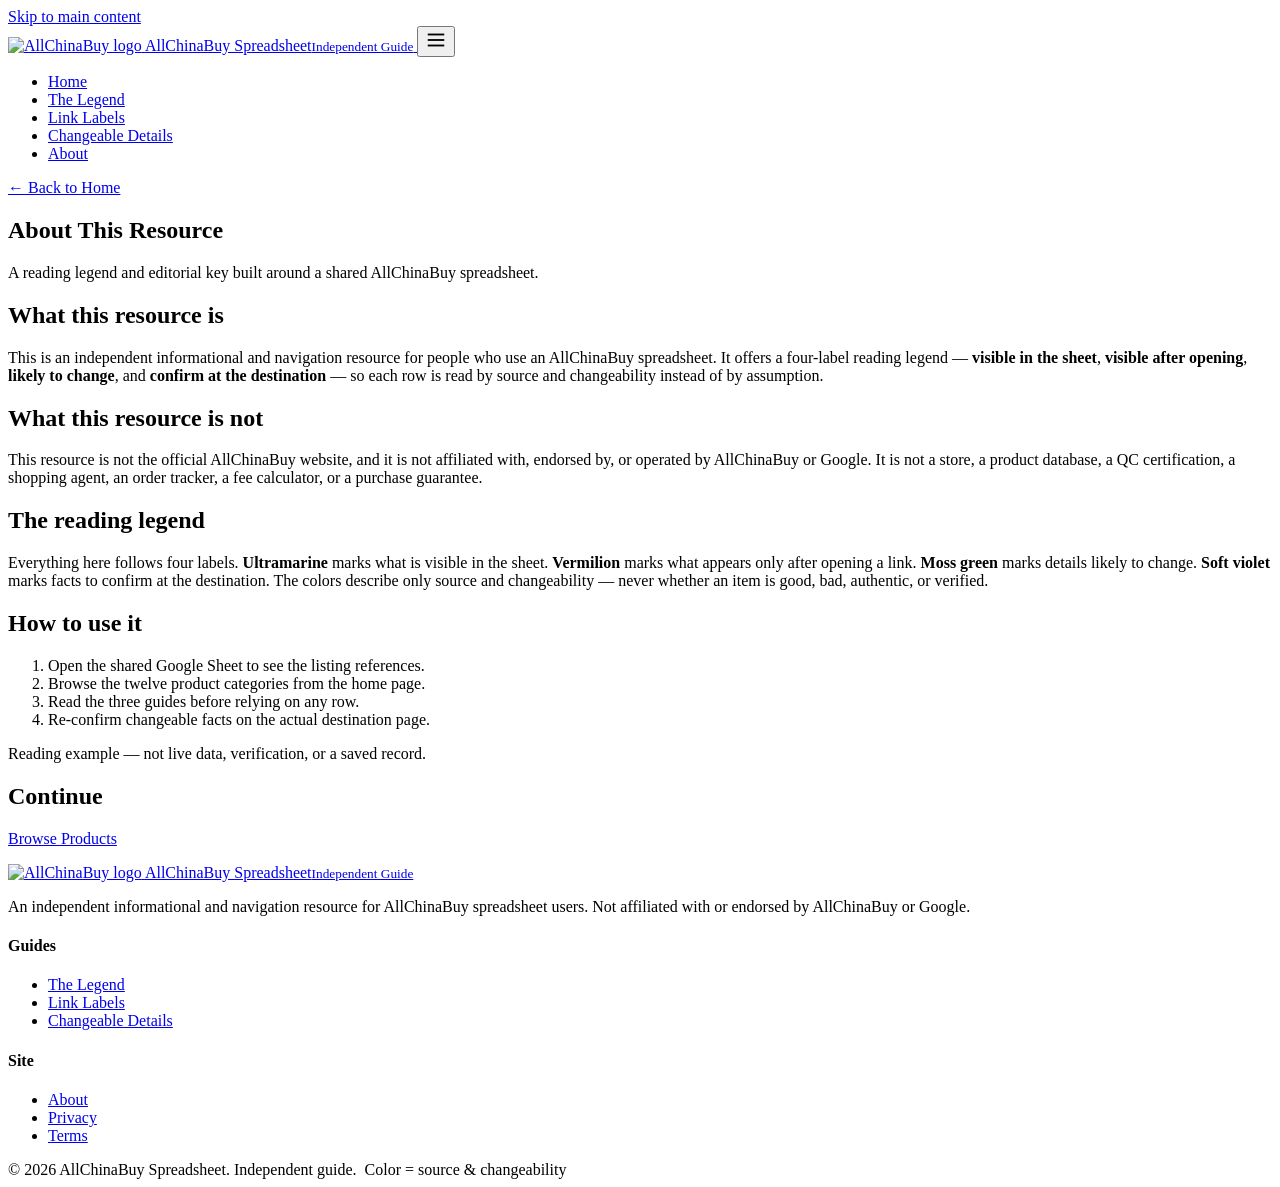
==== about/index.html @ 656166f9 "Add about/index.html" ====
<!DOCTYPE html>
<html lang="en">
<head>
  <meta charset="UTF-8">
  <meta name="viewport" content="width=device-width, initial-scale=1.0">
  <title>About | AllChinaBuy Spreadsheet</title>
  <meta name="description" content="About this independent AllChinaBuy spreadsheet resource: a reading legend and editorial key, not an official AllChinaBuy service.">
  <link rel="canonical" href="https://repglide.github.io/allchinabuy-spreadsheet/about/">
  <link rel="icon" type="image/png" href="../assets/images/favicon.png">
  <link rel="stylesheet" href="../assets/css/styles.css">
  <meta name="robots" content="index, follow">
</head>
<body>
  <a href="#main-content" class="skip-link">Skip to main content</a>

  <header class="site-header">
    <div class="container header-inner">
      <a href="../index.html" class="brand" aria-label="AllChinaBuy Spreadsheet Home">
        <img src="../assets/images/logo.png" alt="AllChinaBuy logo" width="34" height="34">
        <span class="brand-name">AllChinaBuy Spreadsheet<small>Independent Guide</small></span>
      </a>
      <button class="mobile-nav-toggle" aria-expanded="false" aria-label="Toggle navigation menu">
        <svg viewBox="0 0 24 24" fill="none" stroke="currentColor" stroke-width="2" width="22" height="22"><line x1="3" y1="6" x2="21" y2="6"></line><line x1="3" y1="12" x2="21" y2="12"></line><line x1="3" y1="18" x2="21" y2="18"></line></svg>
      </button>
      <nav class="main-nav" aria-label="Primary Navigation">
        <ul>
          <li><a href="../index.html">Home</a></li>
          <li><a href="../spreadsheet-legend-guide/">The Legend</a></li>
          <li><a href="../link-label-guide/">Link Labels</a></li>
          <li><a href="../changeable-details-guide/">Changeable Details</a></li>
          <li><a href="../about/" class="active">About</a></li>
        </ul>
      </nav>
    </div>
  </header>

  <main id="main-content">
    <section class="page-hero">
      <div class="container">
        <a class="back-link" href="../index.html">← Back to Home</a>
        <h1>About This Resource</h1>
        <p>A reading legend and editorial key built around a shared AllChinaBuy spreadsheet.</p>
      </div>
    </section>

    <div class="article-paper">
      <div class="article-body">
        <h2>What this resource is</h2>
        <p>This is an independent informational and navigation resource for people who use an AllChinaBuy spreadsheet. It offers a four-label reading legend — <strong>visible in the sheet</strong>, <strong>visible after opening</strong>, <strong>likely to change</strong>, and <strong>confirm at the destination</strong> — so each row is read by source and changeability instead of by assumption.</p>

        <h2>What this resource is not</h2>
        <p>This resource is not the official AllChinaBuy website, and it is not affiliated with, endorsed by, or operated by AllChinaBuy or Google. It is not a store, a product database, a QC certification, a shopping agent, an order tracker, a fee calculator, or a purchase guarantee.</p>

        <h2>The reading legend</h2>
        <p>Everything here follows four labels. <strong>Ultramarine</strong> marks what is visible in the sheet. <strong>Vermilion</strong> marks what appears only after opening a link. <strong>Moss green</strong> marks details likely to change. <strong>Soft violet</strong> marks facts to confirm at the destination. The colors describe only source and changeability — never whether an item is good, bad, authentic, or verified.</p>

        <h2>How to use it</h2>
        <ol>
          <li>Open the shared Google Sheet to see the listing references.</li>
          <li>Browse the twelve product categories from the home page.</li>
          <li>Read the three guides before relying on any row.</li>
          <li>Re-confirm changeable facts on the actual destination page.</li>
        </ol>

        <p class="example-flag">Reading example — not live data, verification, or a saved record.</p>

        <h2>Continue</h2>
        <p><a href="https://repglide.com/?agent=allchinabuy" class="btn btn-primary" target="_blank" rel="noopener">Browse Products</a></p>
      </div>
    </div>
  </main>

  <footer class="site-footer">
    <div class="container">
      <div class="footer-grid">
        <div class="footer-brand">
          <a href="../index.html" class="brand" aria-label="AllChinaBuy Spreadsheet Home">
            <img src="../assets/images/logo.png" alt="AllChinaBuy logo" width="30" height="30">
            <span class="brand-name">AllChinaBuy Spreadsheet<small>Independent Guide</small></span>
          </a>
          <p>An independent informational and navigation resource for AllChinaBuy spreadsheet users. Not affiliated with or endorsed by AllChinaBuy or Google.</p>
        </div>
        <div class="footer-col">
          <h4>Guides</h4>
          <ul>
            <li><a href="../spreadsheet-legend-guide/">The Legend</a></li>
            <li><a href="../link-label-guide/">Link Labels</a></li>
            <li><a href="../changeable-details-guide/">Changeable Details</a></li>
          </ul>
        </div>
        <div class="footer-col">
          <h4>Site</h4>
          <ul>
            <li><a href="../about/">About</a></li>
            <li><a href="../privacy/">Privacy</a></li>
            <li><a href="../terms/">Terms</a></li>
          </ul>
        </div>
      </div>
      <div class="footer-bottom">
        <span>&copy; <span id="year">2026</span> AllChinaBuy Spreadsheet. Independent guide.</span>
        <span class="legend-swatch-row"><i style="background:var(--ultra)"></i><i style="background:var(--verm)"></i><i style="background:var(--moss)"></i><i style="background:var(--vio)"></i>&nbsp;Color = source &amp; changeability</span>
      </div>
    </div>
  </footer>

  <script src="../assets/js/main.js"></script>
</body>
</html>
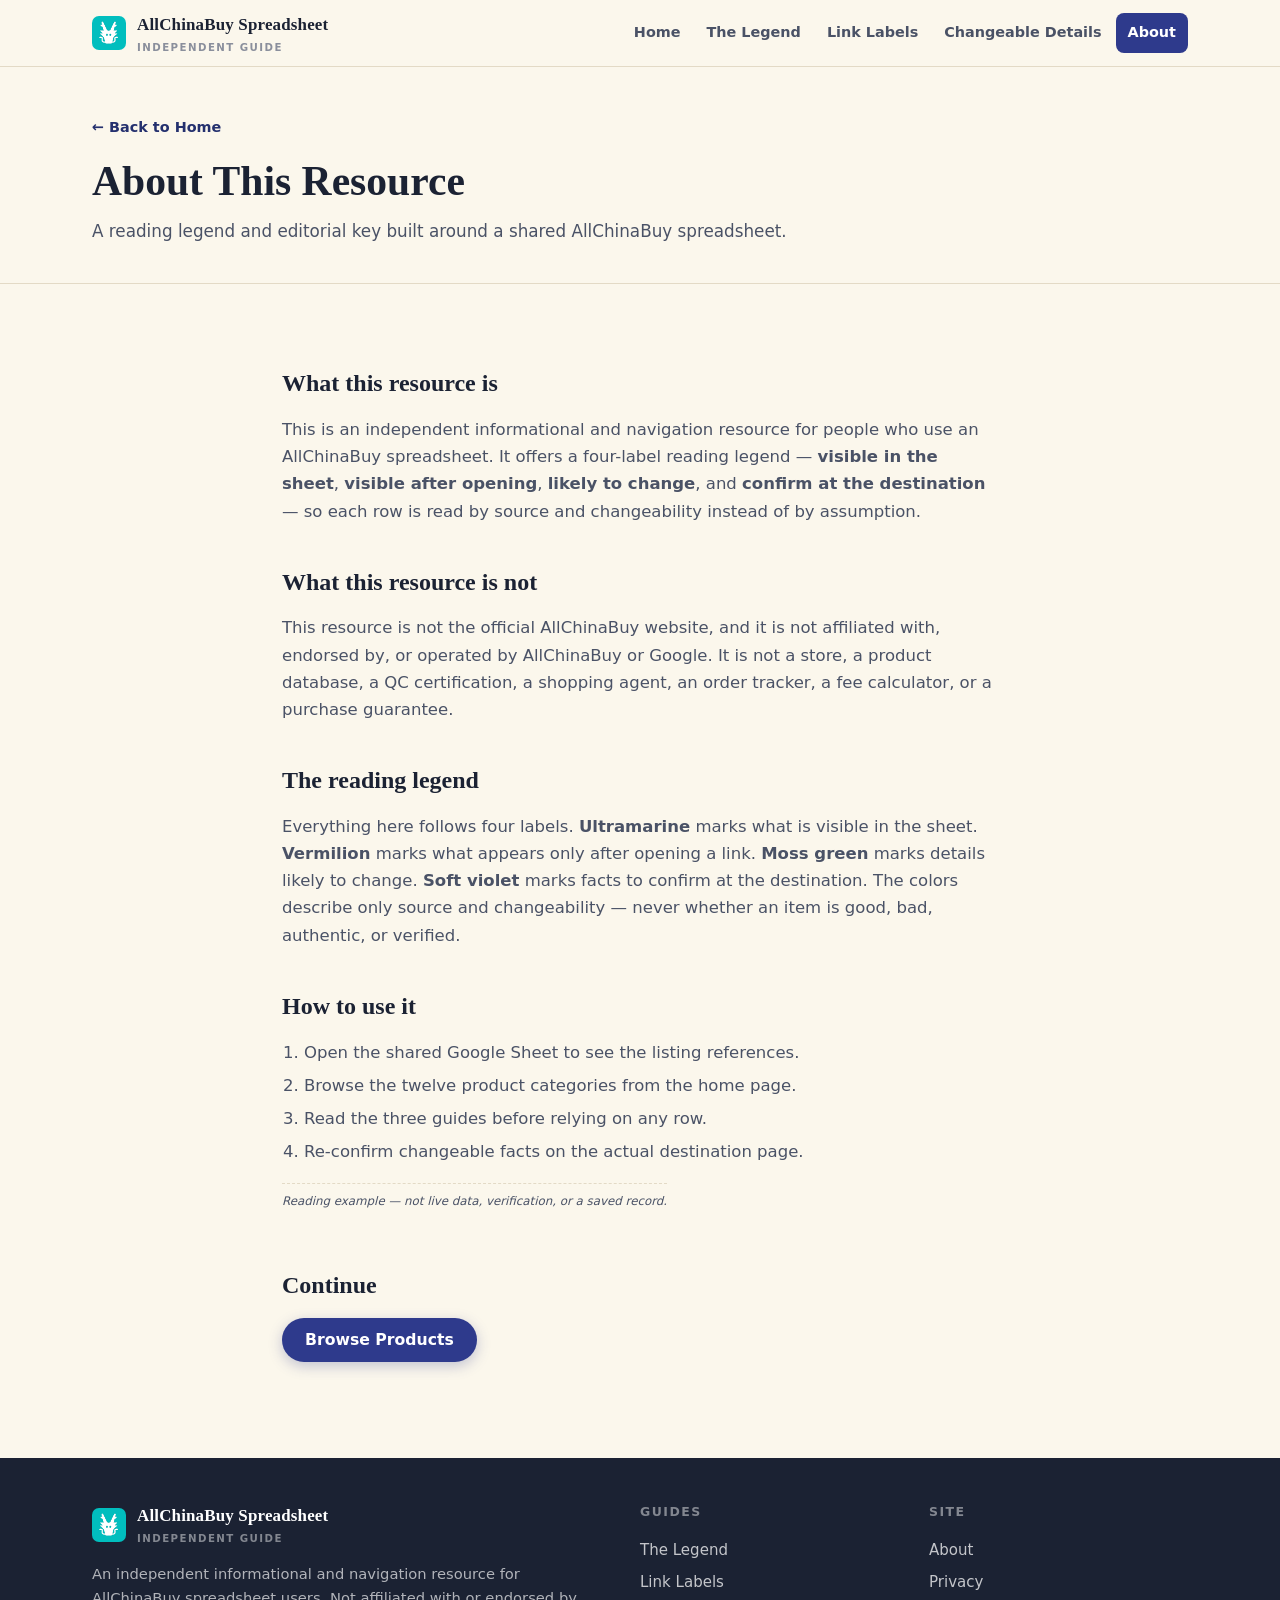
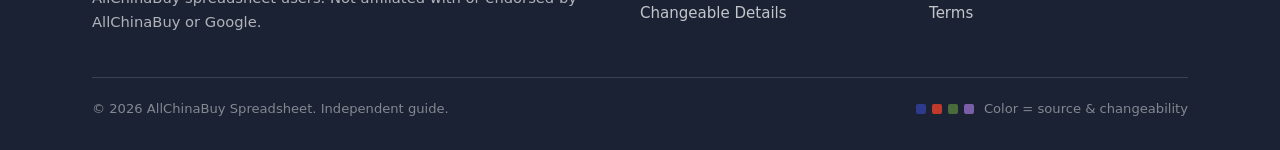
==== commit e7840d86: "Set nofollow noopener on repglide links" ====
--- a/about/index.html
+++ b/about/index.html
@@ -65,7 +65,7 @@
         <p class="example-flag">Reading example — not live data, verification, or a saved record.</p>
 
         <h2>Continue</h2>
-        <p><a href="https://repglide.com/?agent=allchinabuy" class="btn btn-primary" target="_blank" rel="noopener">Browse Products</a></p>
+        <p><a href="https://repglide.com/?agent=allchinabuy" class="btn btn-primary" target="_blank" rel="nofollow noopener">Browse Products</a></p>
       </div>
     </div>
   </main>
--- a/assets/css/styles.css
+++ b/assets/css/styles.css
@@ -0,0 +1,350 @@
+/* ==========================================================================
+   AllChinaBuy Spreadsheet — Spreadsheet Legend / Editorial Key theme
+   Warm paper white · ink black-blue text · four legend keys:
+   ultramarine (sheet) · vermilion (linked page) · moss (changeable) · violet (confirm)
+   Signatures: key strip · crop mark · margin bracket · folio number ·
+   proof underline · revision dot
+   ========================================================================== */
+
+:root {
+  /* paper + ink */
+  --paper:      #FBF7EC;
+  --paper-2:    #F4EDDD;
+  --paper-3:    #ECE3CF;
+  --card:       #FFFDF7;
+  --ink:        #1B2233;   /* ink black-blue body text */
+  --ink-soft:   #4A5266;
+  --ink-faint:  #8A8F9C;
+
+  /* four legend keys (source & changeability — never quality/verdict) */
+  --ultra:      #2E3A8C;   /* ultramarine — visible in the sheet */
+  --ultra-d:    #24306E;
+  --ultra-s:    #E4E7F5;
+  --verm:       #C0392B;   /* vermilion — visible after opening */
+  --verm-d:     #9C2D22;
+  --verm-s:     #F8E3DF;
+  --moss:       #4A6B3A;   /* moss green — likely to change */
+  --moss-d:     #3A542E;
+  --moss-s:     #E7EDDE;
+  --vio:        #7A5FA8;   /* soft violet — confirm at the destination */
+  --vio-d:      #624A8C;
+  --vio-s:      #ECE7F5;
+
+  --line:       #E3DAC6;
+  --line-soft:  #EDE5D1;
+
+  /* typography */
+  --serif: Georgia, 'Times New Roman', Times, serif;
+  --sans: system-ui, -apple-system, 'Segoe UI', Roboto, Helvetica, Arial, sans-serif;
+  --mono: ui-monospace, SFMono-Regular, 'SF Mono', Menlo, Consolas, monospace;
+
+  /* geometry */
+  --radius: 12px;
+  --radius-sm: 8px;
+  --container: 1140px;
+  --shadow-sm: 0 1px 2px rgba(27, 34, 51, 0.05), 0 2px 8px rgba(27, 34, 51, 0.06);
+  --shadow-md: 0 4px 14px rgba(27, 34, 51, 0.10), 0 12px 30px rgba(27, 34, 51, 0.09);
+}
+
+* { box-sizing: border-box; }
+html { scroll-behavior: smooth; -webkit-text-size-adjust: 100%; }
+
+body {
+  margin: 0;
+  font-family: var(--sans);
+  font-size: 16.5px;
+  line-height: 1.65;
+  color: var(--ink);
+  background: var(--paper);
+  -webkit-font-smoothing: antialiased;
+  text-rendering: optimizeLegibility;
+}
+
+/* ---------- accessibility ---------- */
+.skip-link { position: absolute; left: -9999px; top: 0; background: var(--ultra); color: #fff; padding: 10px 16px; z-index: 200; border-radius: 0 0 var(--radius-sm) 0; }
+.skip-link:focus { left: 0; }
+:focus-visible { outline: 3px solid var(--ultra); outline-offset: 2px; border-radius: 3px; }
+.visually-hidden { position: absolute !important; width: 1px; height: 1px; margin: -1px; padding: 0; border: 0; overflow: hidden; clip: rect(0 0 0 0); white-space: nowrap; }
+
+/* ---------- layout ---------- */
+.container { max-width: var(--container); margin: 0 auto; padding: 0 22px; }
+
+/* ---------- header (light paper) ---------- */
+.site-header { position: sticky; top: 0; z-index: 100; background: rgba(251, 247, 236, 0.92); backdrop-filter: saturate(120%) blur(8px); border-bottom: 1px solid var(--line); }
+.header-inner { display: flex; align-items: center; gap: 20px; height: 66px; }
+.brand { display: flex; align-items: center; gap: 11px; text-decoration: none; color: var(--ink); }
+.brand img { width: 34px; height: 34px; display: block; border-radius: 7px; }
+.brand-name { font-family: var(--serif); font-weight: 700; font-size: 1.06rem; letter-spacing: 0.01em; }
+.brand-name small { display: block; font-family: var(--sans); font-weight: 600; font-size: 0.64rem; color: var(--ink-faint); letter-spacing: 0.14em; text-transform: uppercase; }
+
+.main-nav { margin-left: auto; }
+.main-nav ul { display: flex; align-items: center; gap: 2px; list-style: none; margin: 0; padding: 0; }
+.main-nav a { display: block; padding: 8px 12px; text-decoration: none; color: var(--ink-soft); font-weight: 600; font-size: 0.9rem; border-radius: var(--radius-sm); }
+.main-nav a:hover { background: var(--paper-2); color: var(--ink); }
+.main-nav a.active { color: #fff; background: var(--ultra); }
+
+.mobile-nav-toggle { display: none; margin-left: auto; width: 44px; height: 44px; border: 1px solid var(--line); background: var(--paper-2); border-radius: var(--radius-sm); cursor: pointer; color: var(--ink); }
+.mobile-nav-toggle svg { display: block; margin: 0 auto; }
+
+@media (max-width: 900px) {
+  .main-nav { display: none; }
+  .mobile-nav-toggle { display: block; }
+  .main-nav.open { display: block; position: absolute; left: 0; right: 0; top: 66px; background: var(--paper-2); border-bottom: 1px solid var(--line); box-shadow: var(--shadow-md); }
+  .main-nav.open ul { flex-direction: column; align-items: stretch; gap: 2px; padding: 8px; }
+  .main-nav.open a { padding: 12px 14px; }
+}
+
+/* ---------- buttons ---------- */
+.btn { display: inline-flex; align-items: center; justify-content: center; gap: 8px; padding: 12px 22px; border-radius: 999px; text-decoration: none; font-weight: 700; font-size: 0.98rem; line-height: 1.2; border: 1.5px solid transparent; transition: transform 0.12s ease, box-shadow 0.12s ease, background 0.12s ease; }
+.btn:active { transform: translateY(1px); }
+.btn-primary { background: var(--ultra); color: #fff; box-shadow: 0 4px 14px rgba(46, 58, 140, 0.28); }
+.btn-primary:hover { background: var(--ultra-d); box-shadow: 0 6px 18px rgba(46, 58, 140, 0.36); }
+.btn-secondary { background: var(--card); color: var(--ink); border-color: var(--line); box-shadow: var(--shadow-sm); }
+.btn-secondary:hover { border-color: var(--ink-soft); }
+.btn-ghost { background: transparent; color: var(--ink); border-color: var(--line); }
+.btn-ghost:hover { border-color: var(--ink-soft); background: var(--paper-2); }
+.btn-sm { padding: 9px 16px; font-size: 0.88rem; }
+
+/* ---------- hero (light) ---------- */
+.hero-section { padding: 52px 0 40px; position: relative; overflow: hidden; background:
+  radial-gradient(circle at 88% 6%, var(--ultra-s) 0, transparent 42%),
+  radial-gradient(circle at 6% 94%, var(--moss-s) 0, transparent 40%),
+  radial-gradient(circle at 98% 96%, var(--vio-s) 0, transparent 34%),
+  var(--paper); }
+.hero-grid { display: grid; grid-template-columns: 1.02fr 0.98fr; gap: 44px; align-items: center; }
+.hero-badge { display: inline-flex; align-items: center; gap: 8px; padding: 5px 13px; border-radius: 999px; background: var(--vio-s); color: var(--vio-d); font-weight: 700; font-size: 0.76rem; letter-spacing: 0.08em; text-transform: uppercase; }
+.hero-badge::before { content: ""; width: 8px; height: 8px; border-radius: 50%; background: var(--vio); }
+.hero-title { font-family: var(--serif); font-size: clamp(2.0rem, 4.4vw, 3.0rem); line-height: 1.12; color: var(--ink); margin: 18px 0 16px; font-weight: 700; }
+.hero-title em { font-style: normal; color: var(--ultra); }
+.hero-description { font-size: 1.08rem; color: var(--ink-soft); max-width: 34em; margin: 0 0 26px; }
+.hero-actions { display: flex; flex-wrap: wrap; gap: 12px; }
+.hero-legend-note { margin-top: 20px; font-family: var(--mono); font-size: 0.74rem; letter-spacing: 0.04em; color: var(--ink-faint); }
+.hero-legend-note span { display: inline-block; width: 10px; height: 10px; margin-right: 5px; border-radius: 2px; vertical-align: -1px; }
+
+/* ---------- hero editorial key ---------- */
+.hero-visual { position: relative; }
+.hero-key { position: relative; background: var(--card); border: 1px solid var(--line); border-radius: var(--radius); padding: 20px 20px 18px; box-shadow: var(--shadow-md); }
+.hero-key .hk-head { display: flex; align-items: center; gap: 10px; padding-bottom: 12px; border-bottom: 1px solid var(--line); margin-bottom: 14px; }
+.hk-head .folio { font-family: var(--mono); font-size: 0.68rem; font-weight: 800; letter-spacing: 0.12em; color: var(--ink-faint); }
+.hk-head .hk-title { font-family: var(--serif); font-weight: 700; color: var(--ink); font-size: 1.02rem; }
+.hk-head .hk-title { margin-right: auto; }
+.revision-dot { flex: none; width: 12px; height: 12px; border-radius: 50%; background: var(--verm); box-shadow: 0 0 0 3px var(--verm-s); }
+.hk-strips { display: flex; flex-direction: column; gap: 9px; }
+.hk-strip { display: flex; align-items: center; gap: 10px; }
+.hk-swatch { flex: none; height: 26px; border-radius: 4px; }
+.hk-swatch.w-sheet   { width: 100%;  background: var(--ultra); }
+.hk-swatch.w-linked  { width: 78%;   background: var(--verm); }
+.hk-swatch.w-change  { width: 60%;   background: var(--moss); }
+.hk-swatch.w-confirm { width: 44%;   background: var(--vio); }
+.hk-label { flex: none; font-family: var(--mono); font-size: 0.72rem; font-weight: 800; letter-spacing: 0.05em; text-transform: uppercase; color: var(--ink); }
+.hk-note { font-size: 0.78rem; color: var(--ink-faint); }
+.hk-proof { margin-top: 14px; padding-top: 11px; border-top: 1px dashed var(--line); }
+.proof-underline { border-bottom: 3px solid var(--verm); padding-bottom: 2px; }
+.hk-proof-text { font-family: var(--mono); font-size: 0.72rem; letter-spacing: 0.03em; color: var(--ink-faint); }
+
+/* crop marks (hero key) */
+.crop { position: absolute; width: 10px; height: 10px; border: 1.5px solid var(--ink-faint); opacity: 0.8; }
+.crop-tl { top: 6px; left: 6px; border-right: 0; border-bottom: 0; }
+.crop-tr { top: 6px; right: 6px; border-left: 0; border-bottom: 0; }
+.crop-bl { bottom: 6px; left: 6px; border-right: 0; border-top: 0; }
+.crop-br { bottom: 6px; right: 6px; border-left: 0; border-top: 0; }
+
+@media (max-width: 900px) {
+  .hero-grid { grid-template-columns: 1fr; gap: 26px; }
+  .hero-section { padding-top: 34px; }
+  .hk-swatch.w-sheet { width: 100%; }
+}
+
+/* ---------- section scaffolding ---------- */
+.section { padding: 46px 0; }
+.section-alt { background: var(--paper-2); }
+.section-header { max-width: 700px; margin: 0 auto 34px; text-align: center; }
+.eyebrow { display: inline-block; font-size: 0.76rem; font-weight: 700; letter-spacing: 0.14em; text-transform: uppercase; color: var(--vio-d); }
+.section-title { font-family: var(--serif); font-size: clamp(1.6rem, 3.4vw, 2.15rem); color: var(--ink); margin: 10px 0 12px; line-height: 1.2; }
+.section-lead { color: var(--ink-soft); font-size: 1.02rem; margin: 0; }
+
+/* ---------- category grid (index-book tabs) ---------- */
+.categories-section { padding-top: 10px; }
+.cat-grid { display: grid; grid-template-columns: repeat(4, 1fr); gap: 14px; }
+.cat-card {
+  position: relative; display: flex; flex-direction: column; gap: 8px;
+  background: var(--card); border: 1px solid var(--line); border-radius: var(--radius);
+  padding: 15px 15px 14px; text-decoration: none; color: var(--ink);
+  box-shadow: var(--shadow-sm); transition: transform 0.14s ease, box-shadow 0.14s ease, border-color 0.14s ease;
+}
+.cat-card:hover { transform: translateY(-3px); box-shadow: var(--shadow-md); border-color: var(--ink-faint); }
+.cat-top { display: flex; align-items: center; gap: 9px; }
+.folio { font-family: var(--mono); font-size: 0.7rem; font-weight: 800; letter-spacing: 0.06em; color: var(--ink-faint); }
+.cat-stripe { flex: 1; height: 5px; border-radius: 3px; }
+.cat-stripe.c1 { background: var(--ultra); }
+.cat-stripe.c2 { background: var(--verm); }
+.cat-stripe.c3 { background: var(--moss); }
+.cat-stripe.c4 { background: var(--vio); }
+.cat-icon { width: 28px; height: 28px; color: var(--ink); }
+.cat-icon svg { width: 100%; height: 100%; }
+.cat-name { font-weight: 700; color: var(--ink); font-size: 0.95rem; line-height: 1.3; }
+.cat-card .cat-arrow { margin-top: auto; font-size: 0.8rem; font-weight: 700; color: var(--ultra-d); }
+/* crop marks (diagonal) */
+.cat-card::before, .cat-card::after { content: ""; position: absolute; width: 8px; height: 8px; border: 1.5px solid var(--ink-faint); opacity: 0.65; pointer-events: none; }
+.cat-card::before { top: 5px; left: 5px; border-right: 0; border-bottom: 0; }
+.cat-card::after { bottom: 5px; right: 5px; border-left: 0; border-top: 0; }
+
+@media (max-width: 900px) {
+  .cat-grid { grid-template-columns: repeat(2, 1fr); gap: 12px; }
+  .cat-card { padding: 13px 13px 12px; }
+}
+
+/* ---------- legend cards (four keys) ---------- */
+.legend-grid { display: grid; grid-template-columns: repeat(4, 1fr); gap: 14px; }
+.legend-card { position: relative; background: var(--card); border: 1px solid var(--line); border-radius: var(--radius); padding: 18px 18px 16px; box-shadow: var(--shadow-sm); overflow: hidden; }
+.legend-card .key-strip { position: absolute; left: 0; top: 0; bottom: 0; width: 5px; }
+.legend-card.k-sheet   .key-strip { background: var(--ultra); }
+.legend-card.k-linked  .key-strip { background: var(--verm); }
+.legend-card.k-change  .key-strip { background: var(--moss); }
+.legend-card.k-confirm .key-strip { background: var(--vio); }
+.legend-tag { display: inline-block; font-family: var(--mono); font-size: 0.66rem; font-weight: 800; letter-spacing: 0.1em; text-transform: uppercase; padding: 3px 8px; border-radius: 5px; margin-bottom: 10px; }
+.k-sheet .legend-tag   { background: var(--ultra-s); color: var(--ultra-d); }
+.k-linked .legend-tag  { background: var(--verm-s); color: var(--verm-d); }
+.k-change .legend-tag  { background: var(--moss-s); color: var(--moss-d); }
+.k-confirm .legend-tag { background: var(--vio-s); color: var(--vio-d); }
+.legend-card h3 { font-family: var(--serif); font-size: 1.12rem; color: var(--ink); margin: 0 0 8px; line-height: 1.25; }
+.legend-card p { color: var(--ink-soft); font-size: 0.9rem; margin: 0; }
+@media (max-width: 900px) { .legend-grid { grid-template-columns: repeat(2, 1fr); } }
+@media (max-width: 520px) { .legend-grid { grid-template-columns: 1fr; } }
+
+/* ---------- row reading sequence (proof sheet) ---------- */
+.reading-seq { display: grid; grid-template-columns: repeat(4, 1fr); gap: 14px; counter-reset: rs; }
+.rs-step { position: relative; background: var(--card); border: 1px solid var(--line); border-radius: var(--radius); padding: 18px 18px 16px; box-shadow: var(--shadow-sm); }
+.rs-step::before { counter-increment: rs; content: "step " counter(rs); font-family: var(--mono); font-size: 0.66rem; font-weight: 800; letter-spacing: 0.1em; text-transform: uppercase; color: var(--ink-faint); }
+.rs-step h3 { font-family: var(--serif); font-size: 1.08rem; color: var(--ink); margin: 8px 0 8px; }
+.rs-step p { color: var(--ink-soft); font-size: 0.9rem; margin: 0; }
+.rs-step .rs-mark { position: absolute; top: 12px; right: 12px; width: 10px; height: 10px; border-radius: 50%; border: 2px solid var(--ink-faint); }
+@media (max-width: 900px) { .reading-seq { grid-template-columns: repeat(2, 1fr); } }
+@media (max-width: 520px) { .reading-seq { grid-template-columns: 1fr; } }
+
+/* ---------- labels are not proof (duo + bracket) ---------- */
+.duo-grid { display: grid; grid-template-columns: 1fr 1fr; gap: 14px; }
+.duo-col { background: var(--card); border: 1px solid var(--line); border-radius: var(--radius); padding: 20px 22px; }
+.duo-col h3 { margin: 0 0 10px; font-size: 1.02rem; display: flex; align-items: center; gap: 9px; color: var(--ink); }
+.duo-col ul { margin: 0; padding-left: 18px; color: var(--ink-soft); font-size: 0.94rem; }
+.duo-col ul li { margin: 6px 0; }
+.duo-col .mark { flex: none; width: 22px; height: 22px; border-radius: 5px; display: grid; place-items: center; font-size: 0.78rem; color: #fff; font-family: var(--mono); }
+.duo-col.is-a .mark { background: var(--moss); }
+.duo-col.is-b .mark { background: var(--verm); }
+
+/* margin bracket */
+.margin-bracket { position: relative; max-width: 680px; margin: 0 auto; background: var(--card); border: 1px solid var(--line); border-radius: var(--radius); padding: 18px 20px 18px 34px; box-shadow: var(--shadow-sm); }
+.margin-bracket::before { content: "["; position: absolute; left: 12px; top: 50%; transform: translateY(-50%); font-family: var(--serif); font-size: 2.4rem; line-height: 1; color: var(--ultra); font-weight: 400; }
+.margin-bracket .mb-label { display: block; font-family: var(--mono); font-size: 0.66rem; font-weight: 800; letter-spacing: 0.12em; text-transform: uppercase; color: var(--ultra-d); margin-bottom: 4px; }
+.margin-bracket p { margin: 0; color: var(--ink-soft); font-size: 0.94rem; }
+@media (max-width: 720px) { .duo-grid { grid-template-columns: 1fr; } }
+
+/* ---------- changeable detail rail ---------- */
+.rail-grid { display: grid; grid-template-columns: repeat(3, 1fr); gap: 14px; }
+.rail-card { position: relative; background: var(--card); border: 1px solid var(--line); border-radius: var(--radius); padding: 16px 18px 15px; box-shadow: var(--shadow-sm); }
+.rail-card .rail-key { position: absolute; left: 0; top: 0; bottom: 0; width: 5px; background: var(--moss); border-radius: var(--radius) 0 0 var(--radius); }
+.rail-card h3 { font-family: var(--serif); font-size: 1.05rem; color: var(--ink); margin: 0 0 6px; display: flex; align-items: center; gap: 8px; }
+.rail-card h3 .dot { flex: none; width: 8px; height: 8px; border-radius: 50%; background: var(--moss); }
+.rail-card p { color: var(--ink-soft); font-size: 0.88rem; margin: 0; }
+.rail-note { text-align: center; color: var(--ink-faint); font-size: 0.86rem; margin: 22px 0 0; }
+@media (max-width: 900px) { .rail-grid { grid-template-columns: repeat(2, 1fr); } }
+@media (max-width: 560px) { .rail-grid { grid-template-columns: 1fr; } }
+
+/* ---------- guide entry cards ---------- */
+.guide-grid { display: grid; grid-template-columns: repeat(3, 1fr); gap: 16px; }
+.guide-card { display: flex; flex-direction: column; background: var(--card); border: 1px solid var(--line); border-radius: var(--radius); padding: 24px 22px; text-decoration: none; color: var(--ink); box-shadow: var(--shadow-sm); transition: transform 0.14s ease, box-shadow 0.14s ease; }
+.guide-card:hover { transform: translateY(-3px); box-shadow: var(--shadow-md); }
+.guide-card .guide-num { font-family: var(--mono); font-size: 0.78rem; color: var(--ultra-d); letter-spacing: 0.1em; }
+.guide-card h3 { font-family: var(--serif); font-size: 1.24rem; color: var(--ink); margin: 8px 0 10px; }
+.guide-card p { color: var(--ink-soft); font-size: 0.95rem; margin: 0 0 16px; }
+.guide-card .guide-cta { margin-top: auto; font-weight: 700; color: var(--ultra-d); font-size: 0.9rem; }
+@media (max-width: 900px) { .guide-grid { grid-template-columns: 1fr; } }
+
+/* ---------- re-read at the destination (stop rules) ---------- */
+.log-list { list-style: none; margin: 0; padding: 0; max-width: 760px; margin-inline: auto; }
+.log-list li { display: flex; gap: 14px; align-items: flex-start; padding: 14px 16px; margin: 10px 0; background: var(--card); border: 1px solid var(--line); border-radius: var(--radius); box-shadow: var(--shadow-sm); }
+.log-list .log-flag { flex: none; width: 30px; height: 30px; border-radius: 50%; display: grid; place-items: center; color: #fff; font-weight: 800; font-size: 0.8rem; font-family: var(--mono); background: var(--vio); }
+.log-list p { margin: 0; color: var(--ink-soft); font-size: 0.96rem; }
+.log-list strong { color: var(--ink); }
+
+.open-note { display: inline-flex; align-items: center; gap: 9px; padding: 10px 14px; border: 1px dashed var(--verm); border-radius: var(--radius-sm); background: var(--verm-s); color: var(--verm-d); font-weight: 600; font-size: 0.92rem; margin: 10px 0; }
+.open-note .qmark { flex: none; width: 24px; height: 24px; border-radius: 50%; background: var(--verm); color: #fff; display: grid; place-items: center; font-weight: 800; }
+
+.example-flag { display: inline-block; margin-top: 14px; font-size: 0.74rem; color: var(--ink-faint); font-style: italic; border-top: 1px dashed var(--line); padding-top: 8px; }
+
+/* ---------- FAQ ---------- */
+.faq-list { max-width: 760px; margin: 0 auto; }
+details.faq-item { background: var(--card); border: 1px solid var(--line); border-radius: var(--radius); margin: 10px 0; box-shadow: var(--shadow-sm); overflow: hidden; }
+details.faq-item summary { cursor: pointer; list-style: none; padding: 16px 20px; font-weight: 700; color: var(--ink); display: flex; align-items: center; justify-content: space-between; gap: 14px; }
+details.faq-item summary::-webkit-details-marker { display: none; }
+details.faq-item summary::after { content: "+"; font-size: 1.5rem; font-weight: 400; color: var(--ultra-d); line-height: 1; }
+details.faq-item[open] summary::after { content: "–"; }
+.faq-item .faq-body { padding: 0 20px 18px; color: var(--ink-soft); font-size: 0.96rem; }
+.faq-item .faq-body p { margin: 0 0 10px; }
+
+/* ---------- final CTA (ink panel) ---------- */
+.final-cta { background: var(--ink); color: #fff; border-radius: 18px; padding: 44px 40px; text-align: center; position: relative; overflow: hidden; }
+.final-cta::before { content: ""; position: absolute; inset: 0; opacity: 0.4; background:
+  radial-gradient(circle at 12% 18%, var(--ultra) 0, transparent 42%),
+  radial-gradient(circle at 88% 82%, var(--vio) 0, transparent 42%),
+  radial-gradient(circle at 80% 12%, var(--verm) 0, transparent 30%); }
+.final-cta h2 { font-family: var(--serif); font-size: clamp(1.5rem, 3.2vw, 2.1rem); margin: 0 0 12px; position: relative; }
+.final-cta p { color: rgba(255,255,255,0.82); max-width: 32em; margin: 0 auto 24px; position: relative; }
+.final-cta .btn-primary { position: relative; background: var(--ultra); }
+
+/* ---------- footer (ink) ---------- */
+.site-footer { background: var(--ink); color: rgba(255,255,255,0.74); padding: 44px 0 30px; }
+.footer-grid { display: grid; grid-template-columns: 2fr 1fr 1fr; gap: 30px; }
+.footer-brand p { color: rgba(255,255,255,0.66); font-size: 0.92rem; max-width: 34em; }
+.footer-brand .brand { color: #fff; }
+.footer-brand .brand-name small { color: rgba(255,255,255,0.46); }
+.footer-col h4 { font-size: 0.78rem; letter-spacing: 0.12em; text-transform: uppercase; color: rgba(255,255,255,0.46); margin: 0 0 12px; }
+.footer-col ul { list-style: none; margin: 0; padding: 0; }
+.footer-col a { color: rgba(255,255,255,0.74); text-decoration: none; font-size: 0.94rem; line-height: 2.1; }
+.footer-col a:hover { color: #fff; }
+.footer-bottom { margin-top: 28px; padding-top: 20px; border-top: 1px solid rgba(255,255,255,0.14); font-size: 0.82rem; color: rgba(255,255,255,0.46); display: flex; flex-wrap: wrap; gap: 8px 20px; justify-content: space-between; }
+.footer-bottom .legend-swatch-row { display: inline-flex; gap: 6px; align-items: center; }
+.footer-bottom .legend-swatch-row i { display: inline-block; width: 10px; height: 10px; border-radius: 2px; }
+@media (max-width: 720px) { .footer-grid { grid-template-columns: 1fr; } }
+
+/* ---------- article / guide pages ---------- */
+.page-hero { background: var(--paper); border-bottom: 1px solid var(--line); padding: 46px 0 38px; position: relative; overflow: hidden; }
+.page-hero .container { position: relative; }
+.page-hero h1 { font-family: var(--serif); font-size: clamp(1.8rem, 4vw, 2.6rem); margin: 12px 0 12px; line-height: 1.15; color: var(--ink); }
+.page-hero p { color: var(--ink-soft); max-width: 42em; font-size: 1.05rem; margin: 0; }
+
+.article-paper { background: var(--paper); padding: 8px 0 20px; }
+.article-body { max-width: 760px; margin: 0 auto; padding: 34px 22px 60px; }
+.article-body h2 { font-family: var(--serif); font-size: 1.5rem; color: var(--ink); margin: 38px 0 12px; }
+.article-body h3 { font-size: 1.12rem; color: var(--ink); margin: 26px 0 8px; }
+.article-body p { color: var(--ink-soft); margin: 0 0 16px; }
+.article-body ul, .article-body ol { color: var(--ink-soft); margin: 0 0 18px; padding-left: 22px; }
+.article-body li { margin: 6px 0; }
+.article-body blockquote { margin: 22px 0; padding: 16px 20px; background: var(--paper-2); border-left: 4px solid var(--ultra); border-radius: 0 var(--radius-sm) var(--radius-sm) 0; color: var(--ink-soft); font-family: var(--serif); font-size: 1.06rem; }
+
+/* legend key row used inside article pages */
+.key-list { list-style: none; margin: 0 0 20px; padding: 0; }
+.key-list li { display: flex; gap: 12px; align-items: flex-start; padding: 12px 14px; margin: 8px 0; background: var(--card); border: 1px solid var(--line); border-left: 5px solid var(--line); border-radius: var(--radius); box-shadow: var(--shadow-sm); }
+.key-list li.k-sheet   { border-left-color: var(--ultra); }
+.key-list li.k-linked  { border-left-color: var(--verm); }
+.key-list li.k-change  { border-left-color: var(--moss); }
+.key-list li.k-confirm { border-left-color: var(--vio); }
+.key-list li strong { color: var(--ink); }
+.key-list li p { margin: 0; color: var(--ink-soft); font-size: 0.92rem; }
+
+.back-link { display: inline-flex; align-items: center; gap: 6px; color: var(--ultra-d); font-weight: 700; text-decoration: none; font-size: 0.9rem; margin-bottom: 6px; }
+.back-link:hover { text-decoration: underline; }
+
+/* legal pages */
+.legal-body { max-width: 720px; margin: 0 auto; padding: 40px 22px 60px; }
+.legal-body h1 { font-family: var(--serif); color: var(--ink); font-size: 2rem; margin: 0 0 6px; }
+.legal-body .legal-date { color: var(--ink-faint); font-size: 0.85rem; margin-bottom: 24px; }
+.legal-body h2 { font-family: var(--serif); font-size: 1.25rem; color: var(--ink); margin: 28px 0 8px; }
+.legal-body p, .legal-body li { color: var(--ink-soft); }
+.legal-body ul { padding-left: 22px; }
+
+/* 404 */
+.notfound { text-align: center; padding: 70px 22px 80px; }
+.notfound .big { font-family: var(--serif); font-size: clamp(4rem, 14vw, 7rem); color: var(--ink); margin: 0; line-height: 1; }
+.notfound h1 { font-family: var(--serif); color: var(--ink); margin: 8px 0 12px; }
+.notfound p { color: var(--ink-soft); max-width: 30em; margin: 0 auto 24px; }
